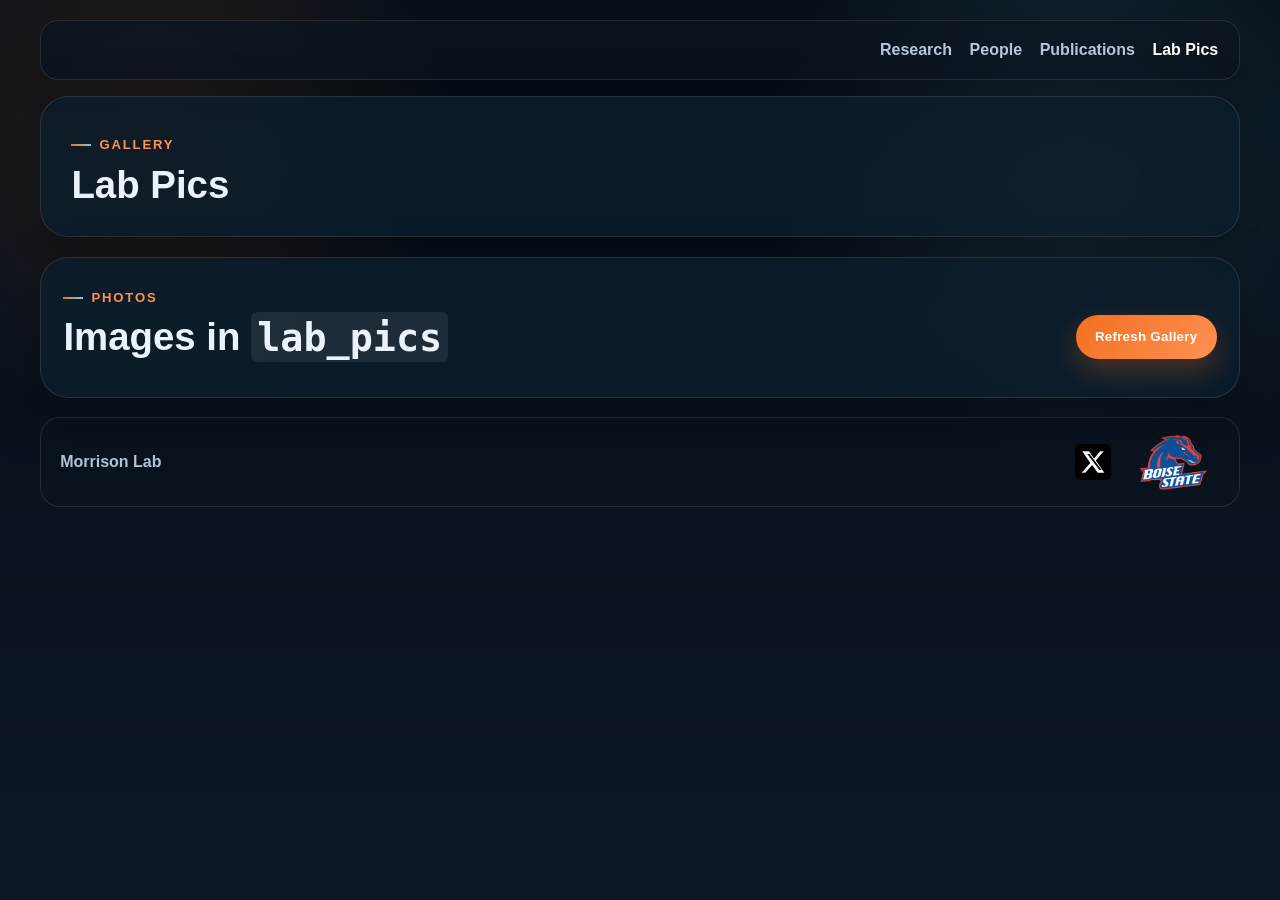
==== lab-pics.html @ aec5c073 "Add files via upload" ====
<!doctype html>
<html lang="en">
<head>
  <meta charset="utf-8">
  <meta name="viewport" content="width=device-width, initial-scale=1">
  <meta name="description" content="Morrison Lab photo gallery.">
  <title>Lab Pics | Morrison Lab</title>
  <link rel="stylesheet" href="styles.css">
  <link rel="icon" type="image/png" href="favicon.png">
  <link rel="icon" href="favicon.ico" sizes="any">
  <link rel="apple-touch-icon" href="apple-touch-icon.png">
  <script src="site-config.js" defer></script>
  <script src="script.js" defer></script>
</head>
<body data-page="lab-pics">
  <a class="skip-link" href="#main-content">Skip to main content</a>

  <header class="site-header subpage-shell">
    <nav class="top-nav top-nav-links-only" aria-label="Primary navigation">
      <div class="nav-links">
        <a href="index.html#research">Research</a>
        <a href="index.html#members">People</a>
        <a href="https://orcid.org/0000-0002-6356-7149" target="_blank" rel="noopener">Publications</a>
        <a href="lab-pics.html" aria-current="page">Lab Pics</a>
      </div>
    </nav>

    <section class="subpage-panel">
      <span class="section-tag">Gallery</span>
      <h1>Lab Pics</h1>
    </section>
  </header>

  <main id="main-content" class="gallery-main">
    <section class="content-section gallery-section">
      <div class="gallery-toolbar">
        <div>
          <span class="section-tag">Photos</span>
          <h2>Images in <code>lab_pics</code></h2>
        </div>
        <button id="refresh-gallery" class="button-link button-inline" type="button">Refresh Gallery</button>
      </div>

      <div id="gallery-status" class="gallery-status" role="status">Loading lab photos…</div>
      <div id="gallery-grid" class="gallery-grid" aria-live="polite"></div>
    </section>
  </main>

  <dialog id="image-dialog" class="image-dialog" aria-label="Expanded lab image">
    <button class="dialog-close" type="button" aria-label="Close image">×</button>
    <img id="dialog-image" alt="Expanded lab image">
    <p id="dialog-caption"></p>
  </dialog>

  <footer class="site-footer">
    <div class="footer-inner">
      <p>Morrison Lab</p>
      <div class="footer-links" aria-label="Footer links">
        <a href="https://x.com/BoiseState" target="_blank" rel="noopener" aria-label="Boise State on X">
          <img src="x-logo.svg" alt="X logo">
        </a>
        <a href="https://www.boisestate.edu/biology/faculty-and-staff/faculty/" target="_blank" rel="noopener" aria-label="Boise State faculty page">
          <img class="boise-logo" src="boise-state-logo.png" alt="Boise State University logo">
        </a>
      </div>
    </div>
  </footer>
</body>
</html>
---- styles.css ----
:root {
  --bg: #08121d;
  --bg-2: #0f1d2c;
  --panel: rgba(13, 29, 44, 0.84);
  --panel-solid: #102132;
  --panel-soft: rgba(255,255,255,0.05);
  --border: rgba(255,255,255,0.11);
  --text: #eaf2fb;
  --muted: #b7c7d9;
  --orange: #f26f21;
  --orange-2: #ff9250;
  --blue: #3f7bcc;
  --aqua: #77cce0;
  --shadow: 0 24px 60px rgba(0, 0, 0, 0.35);
  --radius-lg: 28px;
  --radius-md: 20px;
  --radius-sm: 14px;
  --content-width: 1200px;
}

* { box-sizing: border-box; }

html {
  scroll-behavior: smooth;
}

body {
  margin: 0;
  min-height: 100vh;
  font-family: Inter, "Segoe UI", Roboto, Arial, sans-serif;
  color: var(--text);
  background:
    radial-gradient(circle at 12% 14%, rgba(242, 111, 33, 0.14), transparent 22%),
    radial-gradient(circle at 84% 18%, rgba(119, 204, 224, 0.14), transparent 24%),
    linear-gradient(180deg, #06101a 0%, #08121d 42%, #0b1724 100%);
  line-height: 1.65;
}

img {
  max-width: 100%;
  display: block;
}

a {
  color: inherit;
  text-decoration: none;
}

.skip-link {
  position: absolute;
  left: -9999px;
}

.skip-link:focus {
  left: 1rem;
  top: 1rem;
  z-index: 100;
  background: #fff;
  color: #000;
  padding: 0.65rem 0.9rem;
  border-radius: 10px;
}

.site-header,
.content-section,
.site-footer {
  width: min(calc(100% - 2rem), var(--content-width));
  margin-inline: auto;
}

.site-header {
  padding: 1.25rem 0 1rem;
}

.top-nav {
  display: flex;
  justify-content: space-between;
  align-items: center;
  gap: 1rem;
  padding: 1rem 1.3rem;
  border: 1px solid var(--border);
  background: rgba(10, 20, 31, 0.72);
  backdrop-filter: blur(18px);
  -webkit-backdrop-filter: blur(18px);
  border-radius: 18px;
  box-shadow: var(--shadow);
}

.brand {
  font-size: 1.5rem;
  font-weight: 800;
  letter-spacing: 0.03em;
}

.nav-links {
  display: flex;
  flex-wrap: wrap;
  gap: 0.7rem 1.1rem;
  align-items: center;
}

.nav-links a {
  color: var(--muted);
  font-weight: 600;
}

.nav-links a:hover,
.nav-links a[aria-current="page"] {
  color: #fff;
}

.hero-panel,
.subpage-panel,
.publication-band,
.people-card,
.research-card,
.gallery-section {
  border: 1px solid var(--border);
  background: var(--panel);
  box-shadow: var(--shadow);
  backdrop-filter: blur(18px);
  -webkit-backdrop-filter: blur(18px);
}

.hero-panel {
  margin-top: 1rem;
  display: grid;
  grid-template-columns: minmax(280px, 1.03fr) minmax(300px, 1fr);
  gap: 2rem;
  align-items: center;
  padding: 2rem;
  border-radius: var(--radius-lg);
  position: relative;
  overflow: hidden;
}

.hero-panel::before {
  content: "";
  position: absolute;
  inset: auto auto -120px -120px;
  width: 340px;
  height: 340px;
  border-radius: 50%;
  background: radial-gradient(circle, rgba(242, 111, 33, 0.18), transparent 68%);
  pointer-events: none;
}

.hero-copy h1,
.subpage-panel h1,
.section-heading h2,
.publication-band h2,
.gallery-toolbar h2 {
  margin: 0;
  line-height: 1.1;
}

.hero-copy h1 {
  font-size: clamp(2.8rem, 5vw, 5rem);
  letter-spacing: -0.03em;
}

.lab-head {
  margin: 1rem 0 0;
  max-width: 42rem;
  font-size: 1.05rem;
  color: var(--muted);
}

.motto {
  margin: 1.1rem 0 0;
  font-size: 1.2rem;
  color: #ffffff;
}

.hero-art-frame {
  border-radius: 24px;
  overflow: hidden;
  border: 1px solid rgba(255,255,255,0.09);
  background: linear-gradient(180deg, rgba(255,255,255,0.06), rgba(255,255,255,0.02));
}

.hero-art {
  width: 100%;
  height: auto;
}

.content-section {
  margin-top: 1.25rem;
}

.section-heading,
.gallery-toolbar {
  display: flex;
  justify-content: space-between;
  align-items: end;
  gap: 1rem;
  margin-bottom: 1rem;
}

.section-tag {
  display: inline-flex;
  align-items: center;
  gap: 0.5rem;
  margin-bottom: 0.5rem;
  font-size: 0.82rem;
  font-weight: 800;
  text-transform: uppercase;
  letter-spacing: 0.14em;
  color: var(--orange-2);
}

.section-tag::before {
  content: "";
  width: 1.25rem;
  height: 2px;
  background: linear-gradient(90deg, var(--orange), var(--aqua));
}

.section-heading h2,
.publication-band h2,
.gallery-toolbar h2,
.subpage-panel h1 {
  font-size: clamp(1.8rem, 3vw, 2.5rem);
}

.research-grid {
  display: grid;
  gap: 1rem;
}

.research-card {
  padding: 1.5rem 1.45rem;
  border-radius: var(--radius-md);
}

.research-card h3,
.people-card h3 {
  margin: 0 0 0.85rem;
  font-size: 1.35rem;
}

.research-card p:last-child,
.people-card ul:last-child {
  margin-bottom: 0;
}

.research-card p a {
  color: var(--aqua);
  text-decoration: underline;
  text-decoration-color: rgba(119, 204, 224, 0.72);
  text-underline-offset: 0.14em;
  font-weight: 700;
}

.research-card p a:hover {
  color: #ffffff;
}

.publication-band {
  display: flex;
  justify-content: space-between;
  align-items: center;
  gap: 1.2rem;
  padding: 1.5rem;
  border-radius: var(--radius-md);
}

.button-link {
  display: inline-flex;
  justify-content: center;
  align-items: center;
  gap: 0.5rem;
  padding: 0.9rem 1.2rem;
  border-radius: 999px;
  background: linear-gradient(135deg, var(--orange), var(--orange-2));
  color: #fff;
  font-weight: 800;
  letter-spacing: 0.02em;
  box-shadow: 0 12px 28px rgba(242, 111, 33, 0.28);
  border: none;
  cursor: pointer;
}

.button-inline {
  white-space: nowrap;
}

.people-layout {
  display: grid;
  grid-template-columns: minmax(260px, 0.85fr) minmax(320px, 1.15fr);
  gap: 1rem;
}

.people-card {
  padding: 1.45rem;
  border-radius: var(--radius-md);
}

.clean-list {
  list-style: none;
  margin: 0;
  padding: 0;
}

.member-list {
  display: grid;
  gap: 0.8rem;
}

.member-list li {
  padding: 0.8rem 1rem;
  border-radius: 14px;
  background: rgba(255,255,255,0.06);
  border: 1px solid rgba(255,255,255,0.08);
}

.former-list {
  display: grid;
  grid-template-columns: repeat(auto-fit, minmax(180px, 1fr));
  gap: 0.6rem;
}

.former-list li {
  padding: 0.72rem 0.82rem;
  border-radius: 12px;
  background: rgba(255,255,255,0.04);
  border: 1px solid rgba(255,255,255,0.07);
  color: var(--muted);
}

.lab-pics-cta {
  margin-top: 1rem;
}

.subpage-shell {
  padding-bottom: 0;
}

.subpage-panel {
  margin-top: 1rem;
  padding: 1.9rem;
  border-radius: var(--radius-lg);
}

.subpage-panel p,
.gallery-status,
.gallery-item span,
#dialog-caption {
  color: var(--muted);
}

.gallery-section {
  padding: 1.4rem;
  border-radius: var(--radius-lg);
}

.gallery-status {
  padding: 1rem 1rem 1.15rem;
  border-radius: 16px;
  background: rgba(255,255,255,0.05);
  border: 1px solid rgba(255,255,255,0.06);
}

.gallery-status.success {
  border-color: rgba(119, 204, 224, 0.32);
}

.gallery-status.warning,
.gallery-status.error {
  border-color: rgba(242, 111, 33, 0.32);
}

.gallery-grid {
  display: grid;
  grid-template-columns: repeat(auto-fill, minmax(210px, 1fr));
  gap: 1rem;
  margin-top: 1rem;
}

.gallery-item {
  width: 100%;
  padding: 0.65rem;
  border: 1px solid rgba(255,255,255,0.08);
  border-radius: 18px;
  background: rgba(255,255,255,0.03);
  text-align: left;
  cursor: pointer;
}

.gallery-item:hover {
  transform: translateY(-2px);
}

.gallery-item img {
  width: 100%;
  aspect-ratio: 4 / 3;
  object-fit: cover;
  border-radius: 12px;
}

.gallery-item span {
  display: block;
  padding: 0.7rem 0.25rem 0.2rem;
  font-weight: 600;
}

.image-dialog {
  max-width: min(92vw, 1200px);
  width: 100%;
  padding: 1rem;
  border: 1px solid rgba(255,255,255,0.12);
  border-radius: 18px;
  background: #06101a;
  color: var(--text);
}

.image-dialog::backdrop {
  background: rgba(0,0,0,0.7);
}

#dialog-image {
  width: 100%;
  max-height: 78vh;
  object-fit: contain;
  border-radius: 12px;
}

.dialog-close {
  position: absolute;
  top: 0.4rem;
  right: 0.55rem;
  border: 0;
  background: transparent;
  color: #fff;
  font-size: 2rem;
  cursor: pointer;
}

.site-footer {
  margin-top: 1.2rem;
  padding: 0 0 1.6rem;
}

.footer-inner {
  border: 1px solid var(--border);
  border-radius: 20px;
  padding: 1rem 1.2rem;
  background: rgba(10, 20, 31, 0.75);
  display: flex;
  justify-content: space-between;
  align-items: center;
  gap: 1rem;
}

.footer-inner p {
  margin: 0;
  color: var(--muted);
  font-weight: 600;
}

.footer-links {
  display: flex;
  align-items: center;
  gap: 1rem;
}

.footer-links img {
  height: 36px;
  width: auto;
}

.footer-links .boise-logo {
  height: 56px;
}

code {
  font-family: ui-monospace, SFMono-Regular, Menlo, Consolas, monospace;
  background: rgba(255,255,255,0.08);
  padding: 0.18rem 0.38rem;
  border-radius: 6px;
}

@media (max-width: 900px) {
  .hero-panel,
  .people-layout,
  .publication-band,
  .gallery-toolbar,
  .footer-inner {
    grid-template-columns: 1fr;
    flex-direction: column;
    align-items: stretch;
  }

  .hero-panel {
    padding: 1.3rem;
  }

  .top-nav {
    align-items: flex-start;
    flex-direction: column;
  }

  .nav-links {
    gap: 0.6rem 0.85rem;
  }

  .button-link,
  .button-inline {
    width: 100%;
  }
}

@media (max-width: 640px) {
  .site-header,
  .content-section,
  .site-footer {
    width: min(calc(100% - 1rem), var(--content-width));
  }

  .hero-copy h1 {
    font-size: 2.5rem;
  }

  .research-card,
  .people-card,
  .gallery-section,
  .subpage-panel,
  .publication-band {
    padding: 1.1rem;
  }
}


.top-nav-links-only {
  justify-content: flex-end;
}

.motto-band {
  width: min(calc(100% - 2rem), var(--content-width));
  margin: 1.1rem auto 0;
  text-align: center;
}

.motto-band p {
  margin: 0;
  font-size: 1.25rem;
  color: #ffffff;
}

.research-inline-figure {
  margin: 1.25rem 0 0;
  border-radius: 18px;
  overflow: hidden;
  border: 1px solid rgba(255,255,255,0.08);
  background: rgba(255,255,255,0.03);
}

.research-inline-figure img {
  width: 100%;
  height: auto;
  display: block;
}

@media (max-width: 640px) {
  .motto-band {
    width: min(calc(100% - 1rem), var(--content-width));
  }
}


.simple-section-heading {
  margin-bottom: 1rem;
}

.simple-section-heading h2 {
  margin: 0;
  font-size: clamp(1.8rem, 3vw, 2.5rem);
  color: #ffffff;
  text-align: left;
}

.nad-card::after {
  content: "";
  display: block;
  clear: both;
}

.nad-inline-figure {
  float: right;
  width: min(40%, 460px);
  margin: 0.1rem 0 0.9rem 1.4rem;
  border-radius: 18px;
  overflow: hidden;
  border: 1px solid rgba(255,255,255,0.08);
  background: rgba(255,255,255,0.96);
  box-shadow: 0 14px 30px rgba(0, 0, 0, 0.22);
}

.nad-inline-figure img {
  width: 100%;
  height: auto;
  display: block;
}

@media (max-width: 900px) {
  .nad-inline-figure {
    float: none;
    width: 100%;
    max-width: 560px;
    margin: 0.5rem auto 1rem;
  }
}


.il13-card::after {
  content: "";
  display: block;
  clear: both;
}

.il13-inline-figure {
  float: right;
  width: min(40%, 460px);
  margin: 0.1rem 0 0.9rem 1.4rem;
  border-radius: 18px;
  overflow: hidden;
  border: 1px solid rgba(255,255,255,0.08);
  background: rgba(255,255,255,0.96);
  box-shadow: 0 14px 30px rgba(0, 0, 0, 0.22);
}

.il13-inline-figure img {
  width: 100%;
  height: auto;
  display: block;
}

@media (max-width: 900px) {
  .il13-inline-figure {
    float: none;
    width: 100%;
    max-width: 560px;
    margin: 0.5rem auto 1rem;
  }
}


.fabp5-text-wrap {
  clear: both;
  margin-top: 1rem;
}

.fabp5-text-wrap::after {
  content: "";
  display: block;
  clear: both;
}

.fabp5-inline-figure {
  float: left;
  width: min(46%, 540px);
  margin: 0.1rem 1.4rem 0.9rem 0;
  border-radius: 18px;
  overflow: hidden;
  border: 1px solid rgba(255,255,255,0.08);
  background: rgba(255,255,255,0.96);
  box-shadow: 0 14px 30px rgba(0, 0, 0, 0.22);
}

.fabp5-inline-figure img {
  width: 100%;
  height: auto;
  display: block;
}

@media (max-width: 900px) {
  .fabp5-inline-figure {
    float: none;
    width: 100%;
    max-width: 640px;
    margin: 0.5rem auto 1rem;
  }
}


.transdiff-card::after {
  content: "";
  display: block;
  clear: both;
}

.transdiff-inline-figure {
  float: right;
  width: min(42%, 430px);
  margin: 0.1rem 0 0.9rem 1.4rem;
  border-radius: 18px;
  overflow: hidden;
  border: 1px solid rgba(255,255,255,0.08);
  background: rgba(255,255,255,0.04);
  box-shadow: 0 14px 30px rgba(0, 0, 0, 0.22);
}

.transdiff-inline-figure img {
  width: 100%;
  height: auto;
  display: block;
}

@media (max-width: 900px) {
  .transdiff-inline-figure {
    float: none;
    width: 100%;
    max-width: 520px;
    margin: 0.5rem auto 1rem;
  }
}
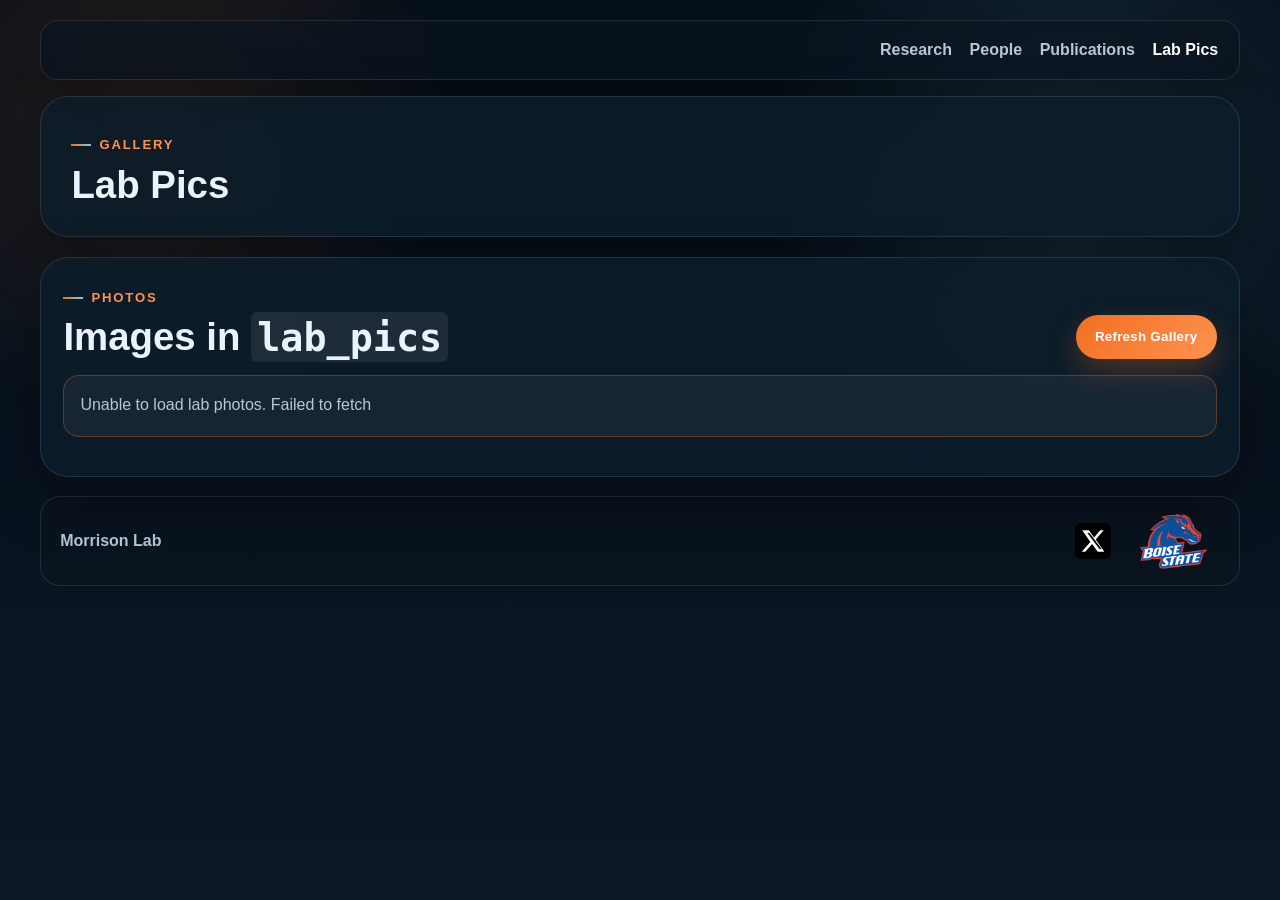
==== commit 0d895a62: "Add files via upload" ====
--- a/lab-pics.html
+++ b/lab-pics.html
@@ -3,14 +3,17 @@
 <head>
   <meta charset="utf-8">
   <meta name="viewport" content="width=device-width, initial-scale=1">
+  <meta http-equiv="Cache-Control" content="no-cache, no-store, must-revalidate">
+  <meta http-equiv="Pragma" content="no-cache">
+  <meta http-equiv="Expires" content="0">
   <meta name="description" content="Morrison Lab photo gallery.">
   <title>Lab Pics | Morrison Lab</title>
-  <link rel="stylesheet" href="styles.css">
+  <link rel="stylesheet" href="styles.css?v=19">
   <link rel="icon" type="image/png" href="favicon.png">
   <link rel="icon" href="favicon.ico" sizes="any">
   <link rel="apple-touch-icon" href="apple-touch-icon.png">
-  <script src="site-config.js" defer></script>
-  <script src="script.js" defer></script>
+  <script src="site-config.js?v=19" defer></script>
+  <script src="script.js?v=19" defer></script>
 </head>
 <body data-page="lab-pics">
   <a class="skip-link" href="#main-content">Skip to main content</a>
@@ -21,7 +24,7 @@
         <a href="index.html#research">Research</a>
         <a href="index.html#members">People</a>
         <a href="https://orcid.org/0000-0002-6356-7149" target="_blank" rel="noopener">Publications</a>
-        <a href="lab-pics.html" aria-current="page">Lab Pics</a>
+        <a href="lab-pics.html?v=19" aria-current="page">Lab Pics</a>
       </div>
     </nav>
 
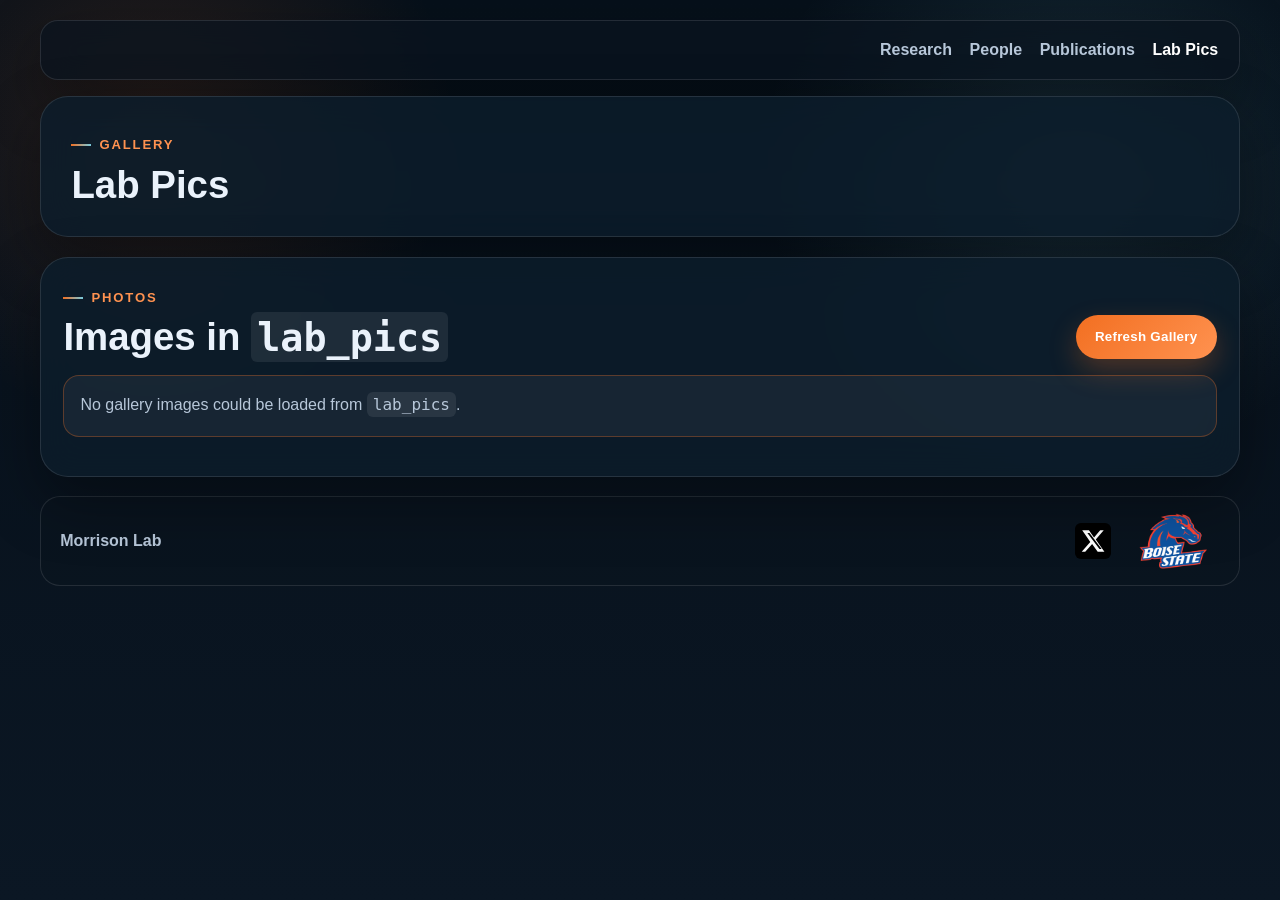
==== commit 3e00a35f: "Add files via upload" ====
--- a/lab-pics.html
+++ b/lab-pics.html
@@ -8,12 +8,12 @@
   <meta http-equiv="Expires" content="0">
   <meta name="description" content="Morrison Lab photo gallery.">
   <title>Lab Pics | Morrison Lab</title>
-  <link rel="stylesheet" href="styles.css?v=19">
+  <link rel="stylesheet" href="styles.css?v=20">
   <link rel="icon" type="image/png" href="favicon.png">
   <link rel="icon" href="favicon.ico" sizes="any">
   <link rel="apple-touch-icon" href="apple-touch-icon.png">
-  <script src="site-config.js?v=19" defer></script>
-  <script src="script.js?v=19" defer></script>
+  <script src="site-config.js?v=20" defer></script>
+  <script src="script.js?v=20" defer></script>
 </head>
 <body data-page="lab-pics">
   <a class="skip-link" href="#main-content">Skip to main content</a>
@@ -24,7 +24,7 @@
         <a href="index.html#research">Research</a>
         <a href="index.html#members">People</a>
         <a href="https://orcid.org/0000-0002-6356-7149" target="_blank" rel="noopener">Publications</a>
-        <a href="lab-pics.html?v=19" aria-current="page">Lab Pics</a>
+        <a href="lab-pics.html?v=20" aria-current="page">Lab Pics</a>
       </div>
     </nav>
 
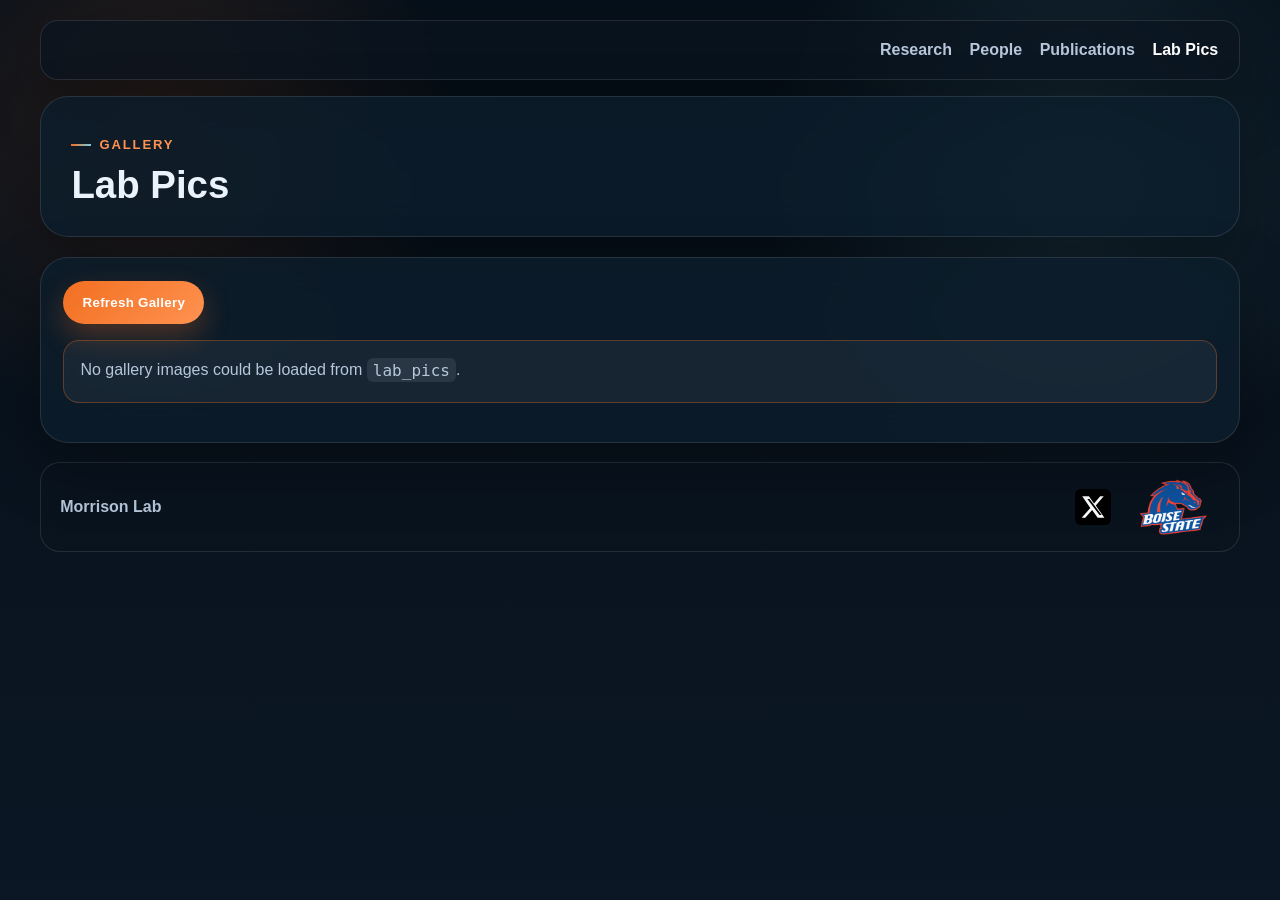
==== commit 4cac21ad: "Add files via upload" ====
--- a/lab-pics.html
+++ b/lab-pics.html
@@ -36,11 +36,7 @@
 
   <main id="main-content" class="gallery-main">
     <section class="content-section gallery-section">
-      <div class="gallery-toolbar">
-        <div>
-          <span class="section-tag">Photos</span>
-          <h2>Images in <code>lab_pics</code></h2>
-        </div>
+      <div class="gallery-toolbar gallery-toolbar-no-heading">
         <button id="refresh-gallery" class="button-link button-inline" type="button">Refresh Gallery</button>
       </div>
 
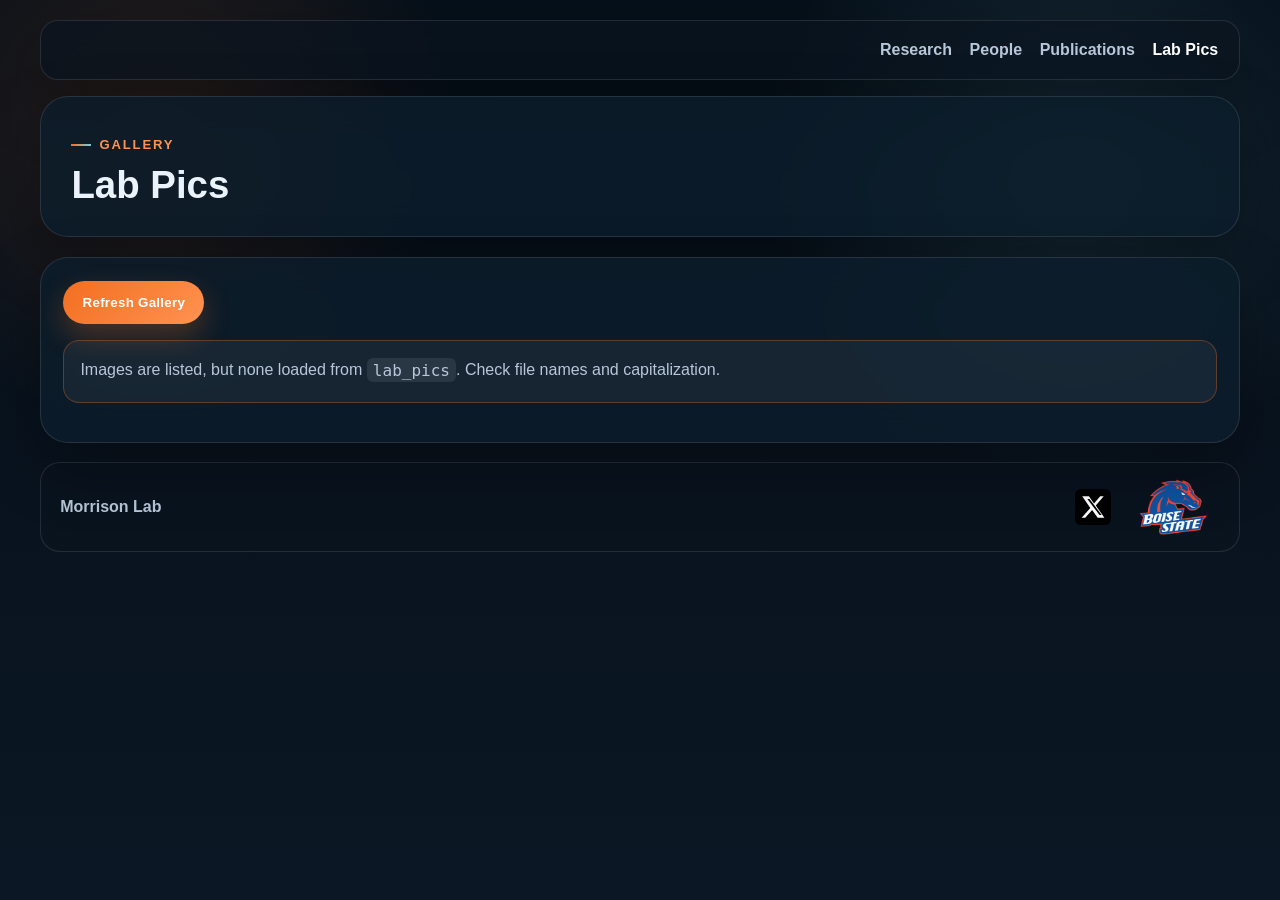
==== commit 3fa7d9d0: "Add files via upload" ====
--- a/lab-pics.html
+++ b/lab-pics.html
@@ -8,12 +8,12 @@
   <meta http-equiv="Expires" content="0">
   <meta name="description" content="Morrison Lab photo gallery.">
   <title>Lab Pics | Morrison Lab</title>
-  <link rel="stylesheet" href="styles.css?v=20">
+  <link rel="stylesheet" href="styles.css?v=23">
   <link rel="icon" type="image/png" href="favicon.png">
   <link rel="icon" href="favicon.ico" sizes="any">
   <link rel="apple-touch-icon" href="apple-touch-icon.png">
-  <script src="site-config.js?v=20" defer></script>
-  <script src="script.js?v=20" defer></script>
+  <script src="site-config.js?v=23" defer></script>
+  <script src="script.js?v=23" defer></script>
 </head>
 <body data-page="lab-pics">
   <a class="skip-link" href="#main-content">Skip to main content</a>
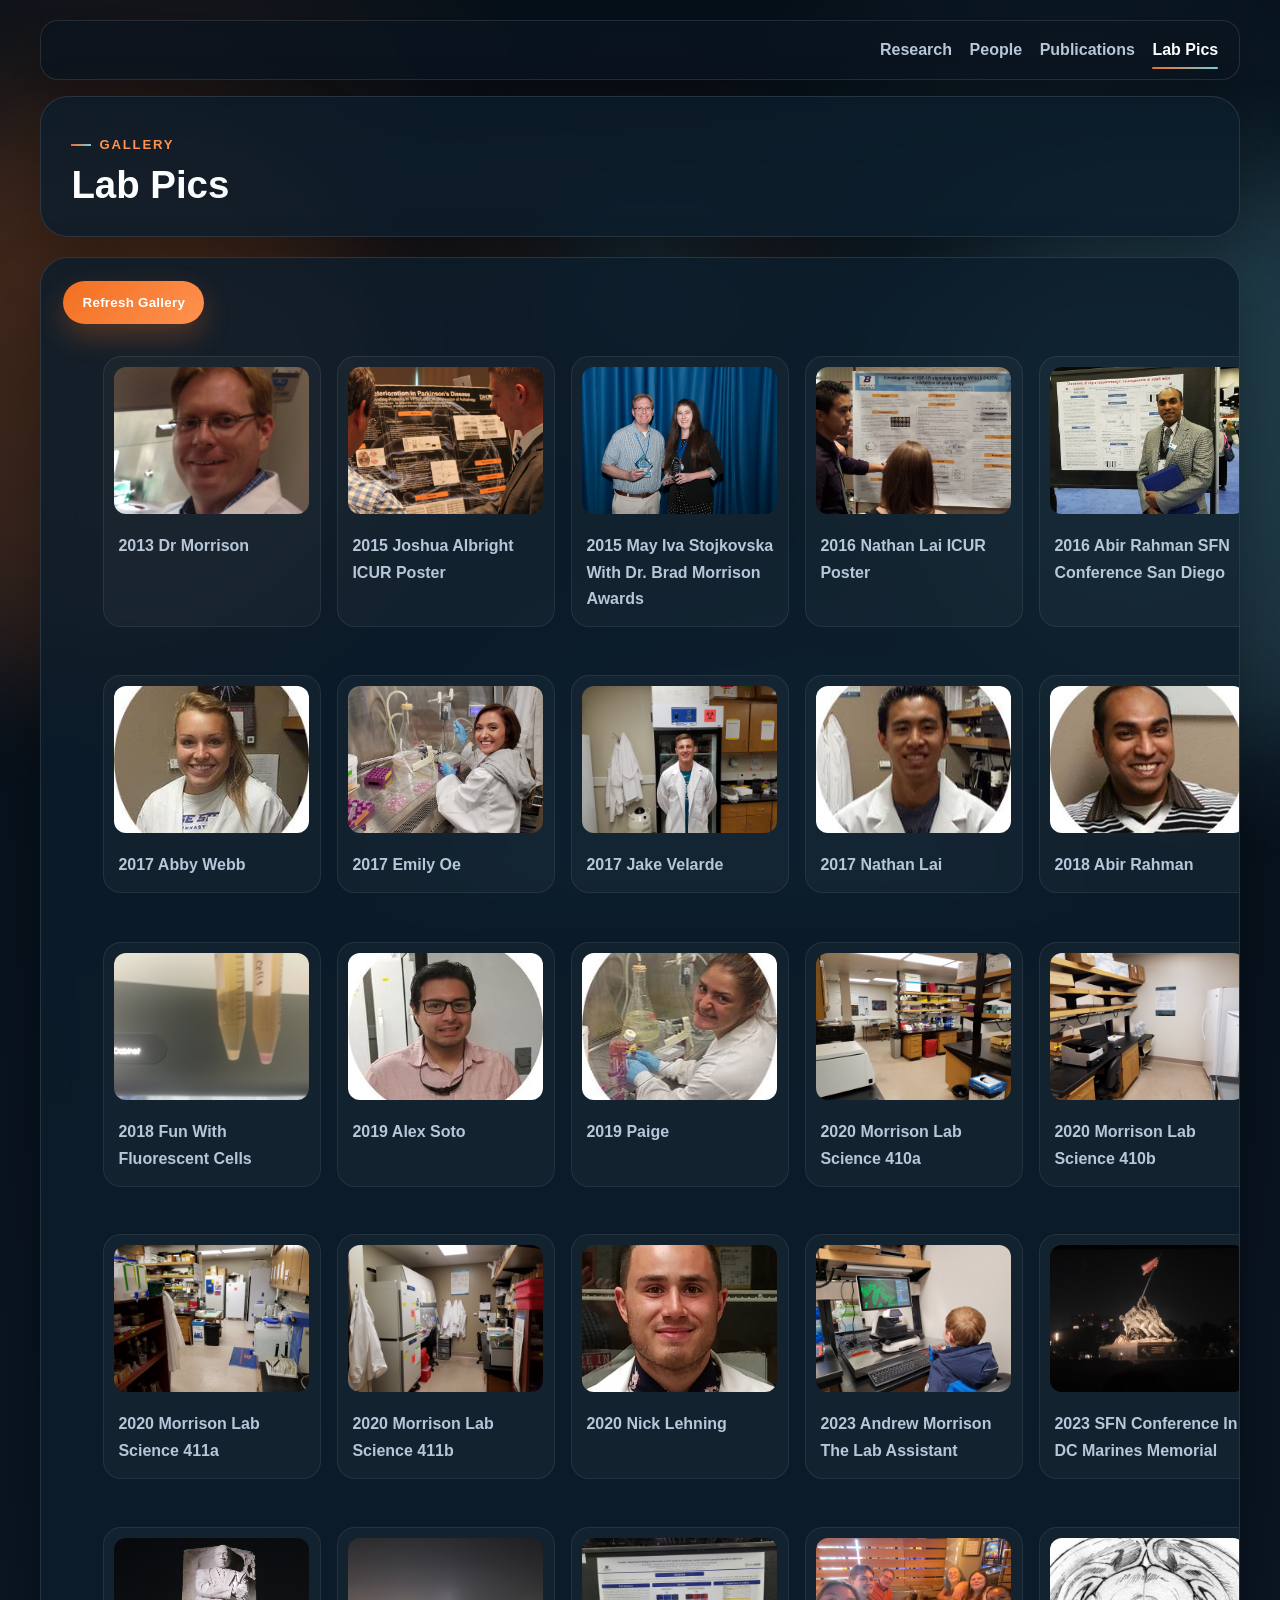
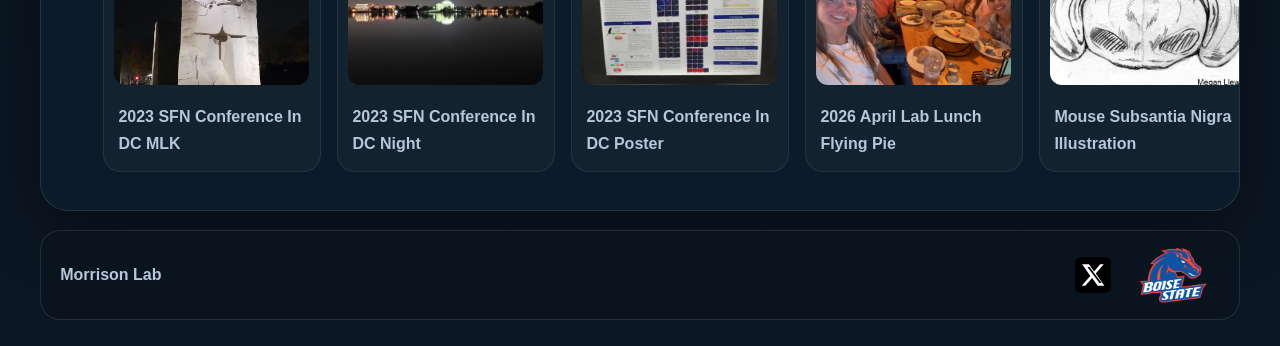
==== commit 795e95d4: "Add files via upload" ====
--- a/lab-pics.html
+++ b/lab-pics.html
@@ -8,15 +8,21 @@
   <meta http-equiv="Expires" content="0">
   <meta name="description" content="Morrison Lab photo gallery.">
   <title>Lab Pics | Morrison Lab</title>
-  <link rel="stylesheet" href="styles.css?v=23">
+  <link rel="stylesheet" href="styles.css?v=reactive1">
   <link rel="icon" type="image/png" href="favicon.png">
   <link rel="icon" href="favicon.ico" sizes="any">
   <link rel="apple-touch-icon" href="apple-touch-icon.png">
-  <script src="site-config.js?v=23" defer></script>
-  <script src="script.js?v=23" defer></script>
+  <script src="site-config.js?v=reactive1" defer></script>
+  <script src="script.js?v=reactive1" defer></script>
 </head>
 <body data-page="lab-pics">
   <a class="skip-link" href="#main-content">Skip to main content</a>
+  <div class="cursor-glow" aria-hidden="true"></div>
+  <div class="site-aurora" aria-hidden="true">
+    <span></span>
+    <span></span>
+    <span></span>
+  </div>
 
   <header class="site-header subpage-shell">
     <nav class="top-nav top-nav-links-only" aria-label="Primary navigation">
@@ -24,18 +30,18 @@
         <a href="index.html#research">Research</a>
         <a href="index.html#members">People</a>
         <a href="https://orcid.org/0000-0002-6356-7149" target="_blank" rel="noopener">Publications</a>
-        <a href="lab-pics.html?v=20" aria-current="page">Lab Pics</a>
+        <a href="lab-pics.html?v=reactive1" aria-current="page">Lab Pics</a>
       </div>
     </nav>
 
-    <section class="subpage-panel">
+    <section class="subpage-panel reveal-on-scroll">
       <span class="section-tag">Gallery</span>
       <h1>Lab Pics</h1>
     </section>
   </header>
 
   <main id="main-content" class="gallery-main">
-    <section class="content-section gallery-section">
+    <section class="content-section gallery-section reveal-on-scroll">
       <div class="gallery-toolbar gallery-toolbar-no-heading">
         <button id="refresh-gallery" class="button-link button-inline" type="button">Refresh Gallery</button>
       </div>
@@ -51,7 +57,7 @@
     <p id="dialog-caption"></p>
   </dialog>
 
-  <footer class="site-footer">
+  <footer class="site-footer reveal-on-scroll">
     <div class="footer-inner">
       <p>Morrison Lab</p>
       <div class="footer-links" aria-label="Footer links">
--- a/styles.css
+++ b/styles.css
@@ -579,16 +579,33 @@
   text-align: left;
 }
 
-.nad-card::after {
-  content: "";
-  display: block;
-  clear: both;
-}
-
+.nad-text-image-wrap {
+  display: grid;
+  grid-template-columns: minmax(0, 1fr) minmax(220px, 38%);
+  gap: 1.4rem;
+  align-items: stretch;
+}
+
+.nad-text-copy {
+  min-width: 0;
+}
+
+.nad-text-copy p:first-child {
+  margin-top: 0;
+}
+
+.nad-text-copy p:last-child {
+  margin-bottom: 0;
+}
+
+/* Critical: position the image absolutely so its tall natural aspect ratio
+   cannot force the NAD+ row taller than the two text paragraphs. */
 .nad-inline-figure {
-  float: right;
-  width: min(40%, 460px);
-  margin: 0.1rem 0 0.9rem 1.4rem;
+  position: relative;
+  margin: 0;
+  min-height: 100%;
+  height: 100%;
+  align-self: stretch;
   border-radius: 18px;
   overflow: hidden;
   border: 1px solid rgba(255,255,255,0.08);
@@ -597,17 +614,32 @@
 }
 
 .nad-inline-figure img {
+  position: absolute;
+  inset: 0;
   width: 100%;
-  height: auto;
-  display: block;
+  height: 100%;
+  display: block;
+  object-fit: contain;
+  object-position: center;
 }
 
 @media (max-width: 900px) {
+  .nad-text-image-wrap {
+    grid-template-columns: 1fr;
+  }
+
   .nad-inline-figure {
-    float: none;
+    position: static;
     width: 100%;
     max-width: 560px;
-    margin: 0.5rem auto 1rem;
+    min-height: 0;
+    height: auto;
+    margin: 0.5rem auto 0;
+  }
+
+  .nad-inline-figure img {
+    position: static;
+    height: auto;
   }
 }
 
@@ -714,3 +746,436 @@
     margin: 0.5rem auto 1rem;
   }
 }
+
+.autism-card::after {
+  content: "";
+  display: block;
+  clear: both;
+}
+
+.autism-inline-figure {
+  float: left;
+  width: min(43%, 500px);
+  margin: 0.1rem 1.4rem 0.9rem 0;
+  border-radius: 18px;
+  overflow: hidden;
+  border: 1px solid rgba(255,255,255,0.08);
+  background: rgba(255,255,255,0.96);
+  box-shadow: 0 14px 30px rgba(0, 0, 0, 0.22);
+}
+
+.autism-inline-figure img {
+  width: 100%;
+  height: auto;
+  display: block;
+}
+
+@media (max-width: 900px) {
+  .autism-inline-figure {
+    float: none;
+    width: 100%;
+    max-width: 620px;
+    margin: 0.5rem auto 1rem;
+  }
+}
+
+
+/* Reactive visual effects */
+body {
+  position: relative;
+  overflow-x: hidden;
+}
+
+.cursor-glow {
+  --x: 50vw;
+  --y: 30vh;
+  position: fixed;
+  left: 0;
+  top: 0;
+  width: 34rem;
+  height: 34rem;
+  transform: translate3d(calc(var(--x) - 50%), calc(var(--y) - 50%), 0);
+  border-radius: 999px;
+  background: radial-gradient(circle, rgba(119, 204, 224, 0.18), rgba(242, 111, 33, 0.08) 34%, transparent 66%);
+  filter: blur(18px);
+  opacity: 0.78;
+  pointer-events: none;
+  z-index: -1;
+}
+
+.site-aurora {
+  position: fixed;
+  inset: 0;
+  overflow: hidden;
+  pointer-events: none;
+  z-index: -2;
+}
+
+.site-aurora span {
+  position: absolute;
+  width: 36rem;
+  height: 36rem;
+  border-radius: 999px;
+  filter: blur(60px);
+  opacity: 0.16;
+  animation: auroraDrift 18s ease-in-out infinite alternate;
+}
+
+.site-aurora span:nth-child(1) {
+  left: -12rem;
+  top: 12%;
+  background: var(--orange);
+}
+
+.site-aurora span:nth-child(2) {
+  right: -14rem;
+  top: 20%;
+  background: var(--aqua);
+  animation-delay: -5s;
+}
+
+.site-aurora span:nth-child(3) {
+  left: 34%;
+  bottom: -18rem;
+  background: var(--blue);
+  animation-delay: -9s;
+}
+
+@keyframes auroraDrift {
+  0% { transform: translate3d(0, 0, 0) scale(0.95); }
+  50% { transform: translate3d(4rem, -2rem, 0) scale(1.08); }
+  100% { transform: translate3d(-2rem, 3rem, 0) scale(1.02); }
+}
+
+.hero-panel,
+.subpage-panel,
+.content-section,
+.site-footer {
+  animation: pageRise 700ms cubic-bezier(.2,.8,.2,1) both;
+}
+
+@keyframes pageRise {
+  from { opacity: 0; transform: translateY(18px); }
+  to { opacity: 1; transform: translateY(0); }
+}
+
+.motion-hero {
+  isolation: isolate;
+}
+
+.motion-hero::after {
+  content: "";
+  position: absolute;
+  inset: -2px;
+  border-radius: inherit;
+  background: linear-gradient(120deg, transparent 0%, rgba(119,204,224,0.10) 38%, rgba(242,111,33,0.12) 50%, transparent 62%);
+  transform: translateX(-120%);
+  animation: heroSheen 7s ease-in-out infinite;
+  pointer-events: none;
+  z-index: -1;
+}
+
+@keyframes heroSheen {
+  0%, 28% { transform: translateX(-120%); opacity: 0; }
+  40% { opacity: 1; }
+  58%, 100% { transform: translateX(120%); opacity: 0; }
+}
+
+.hero-art-frame,
+.research-card,
+.people-card,
+.publication-band,
+.gallery-section,
+.subpage-panel,
+.footer-inner {
+  transition: transform 260ms ease, box-shadow 260ms ease, border-color 260ms ease, background 260ms ease;
+}
+
+.hero-art-frame:hover,
+.research-card:hover,
+.people-card:hover,
+.publication-band:hover,
+.gallery-section:hover {
+  transform: translateY(-4px);
+  border-color: rgba(119, 204, 224, 0.26);
+  box-shadow: 0 28px 70px rgba(0,0,0,0.42), 0 0 0 1px rgba(119,204,224,0.08);
+}
+
+.research-card,
+.people-card,
+.gallery-item {
+  transform-style: preserve-3d;
+  will-change: transform;
+}
+
+.reactive-tilt {
+  transform: perspective(900px) rotateX(var(--tilt-x, 0deg)) rotateY(var(--tilt-y, 0deg)) translateY(var(--lift, 0));
+}
+
+.research-card,
+.people-card,
+.gallery-section,
+.publication-band {
+  position: relative;
+  overflow: hidden;
+}
+
+.research-card::before,
+.people-card::before,
+.gallery-section::before,
+.publication-band::before {
+  content: "";
+  position: absolute;
+  inset: 0;
+  border-radius: inherit;
+  background: radial-gradient(circle at var(--spot-x, 50%) var(--spot-y, 50%), rgba(255,255,255,0.08), transparent 34%);
+  opacity: 0;
+  transition: opacity 220ms ease;
+  pointer-events: none;
+}
+
+.research-card:hover::before,
+.people-card:hover::before,
+.gallery-section:hover::before,
+.publication-band:hover::before {
+  opacity: 1;
+}
+
+.button-link {
+  position: relative;
+  overflow: hidden;
+  transition: transform 180ms ease, box-shadow 180ms ease, filter 180ms ease;
+}
+
+.button-link:hover {
+  transform: translateY(-2px);
+  filter: saturate(1.1);
+  box-shadow: 0 16px 36px rgba(242, 111, 33, 0.35);
+}
+
+.button-link::after {
+  content: "";
+  position: absolute;
+  inset: -40% auto -40% -60%;
+  width: 45%;
+  transform: skewX(-18deg);
+  background: linear-gradient(90deg, transparent, rgba(255,255,255,0.34), transparent);
+  transition: transform 650ms ease;
+}
+
+.button-link:hover::after {
+  transform: translateX(360%) skewX(-18deg);
+}
+
+.nav-links a {
+  position: relative;
+  transition: color 180ms ease, transform 180ms ease;
+}
+
+.nav-links a:hover {
+  transform: translateY(-1px);
+}
+
+.nav-links a::after {
+  content: "";
+  position: absolute;
+  left: 0;
+  right: 0;
+  bottom: -0.35rem;
+  height: 2px;
+  border-radius: 999px;
+  background: linear-gradient(90deg, var(--orange), var(--aqua));
+  transform: scaleX(0);
+  transform-origin: left;
+  transition: transform 200ms ease;
+}
+
+.nav-links a:hover::after,
+.nav-links a[aria-current="page"]::after {
+  transform: scaleX(1);
+}
+
+.hero-art,
+.nad-inline-figure img,
+.il13-inline-figure img,
+.fabp5-inline-figure img,
+.transdiff-inline-figure img,
+.autism-inline-figure img {
+  transition: transform 700ms ease, filter 700ms ease;
+}
+
+.hero-art-frame:hover .hero-art,
+.nad-inline-figure:hover img,
+.il13-inline-figure:hover img,
+.fabp5-inline-figure:hover img,
+.transdiff-inline-figure:hover img,
+.autism-inline-figure:hover img {
+  transform: scale(1.035);
+  filter: saturate(1.08) contrast(1.03);
+}
+
+.simple-section-heading h2,
+.publication-band h2,
+.subpage-panel h1,
+.hero-copy h1 {
+  background: linear-gradient(90deg, #ffffff 0%, #d9eff6 42%, #ffb079 100%);
+  background-size: 180% 100%;
+  -webkit-background-clip: text;
+  background-clip: text;
+  color: transparent;
+  animation: textGlowShift 8s ease-in-out infinite alternate;
+}
+
+@keyframes textGlowShift {
+  from { background-position: 0% 50%; }
+  to { background-position: 100% 50%; }
+}
+
+.section-tag::before {
+  animation: tagPulse 2.8s ease-in-out infinite;
+}
+
+@keyframes tagPulse {
+  0%, 100% { opacity: 0.7; transform: scaleX(1); }
+  50% { opacity: 1; transform: scaleX(1.35); }
+}
+
+.reveal-on-scroll,
+.research-card,
+.people-card,
+.gallery-item,
+.publication-band {
+  opacity: 0;
+  transform: translateY(22px);
+  transition: opacity 680ms cubic-bezier(.2,.8,.2,1), transform 680ms cubic-bezier(.2,.8,.2,1), box-shadow 260ms ease, border-color 260ms ease;
+}
+
+.reveal-on-scroll.is-visible,
+.research-card.is-visible,
+.people-card.is-visible,
+.gallery-item.is-visible,
+.publication-band.is-visible {
+  opacity: 1;
+  transform: translateY(0);
+}
+
+.gallery-item {
+  transition: opacity 540ms cubic-bezier(.2,.8,.2,1), transform 220ms ease, border-color 220ms ease, box-shadow 220ms ease;
+}
+
+.gallery-item:hover {
+  transform: translateY(-4px) scale(1.01);
+  border-color: rgba(119,204,224,0.24);
+  box-shadow: 0 18px 44px rgba(0,0,0,0.28);
+}
+
+.gallery-image-button {
+  appearance: none;
+  border: 0;
+  padding: 0;
+  margin: 0;
+  width: 100%;
+  background: transparent;
+  cursor: pointer;
+  color: inherit;
+}
+
+.gallery-item figcaption {
+  display: block;
+  padding: 0.7rem 0.25rem 0.2rem;
+  font-weight: 600;
+  color: var(--muted);
+}
+
+.image-dialog[open] {
+  animation: dialogZoom 220ms ease both;
+}
+
+@keyframes dialogZoom {
+  from { opacity: 0; transform: scale(0.96); }
+  to { opacity: 1; transform: scale(1); }
+}
+
+@media (prefers-reduced-motion: reduce) {
+  *,
+  *::before,
+  *::after {
+    animation-duration: 0.001ms !important;
+    animation-iteration-count: 1 !important;
+    scroll-behavior: auto !important;
+    transition-duration: 0.001ms !important;
+  }
+
+  .cursor-glow,
+  .site-aurora {
+    display: none;
+  }
+}
+
+
+/* Motto hover shimmer/glow */
+.motto-band p {
+  display: inline-block;
+  position: relative;
+  cursor: default;
+  transition:
+    text-shadow 260ms ease,
+    filter 260ms ease,
+    transform 260ms ease;
+}
+
+.motto-band p em {
+  font-style: italic;
+  background: linear-gradient(
+    90deg,
+    #ffffff 0%,
+    #ffffff 28%,
+    var(--aqua) 42%,
+    var(--orange-2) 52%,
+    #ffffff 66%,
+    #ffffff 100%
+  );
+  background-size: 260% 100%;
+  -webkit-background-clip: text;
+  background-clip: text;
+  color: transparent;
+}
+
+.motto-band p:hover {
+  transform: translateY(-1px);
+  text-shadow:
+    0 0 12px rgba(119, 204, 224, 0.42),
+    0 0 24px rgba(242, 111, 33, 0.30);
+  filter: saturate(1.12);
+}
+
+.motto-band p:hover em {
+  animation: mottoShimmer 1.35s ease-in-out both;
+}
+
+.motto-band p::after {
+  content: "";
+  position: absolute;
+  left: 8%;
+  right: 8%;
+  bottom: -0.35rem;
+  height: 2px;
+  border-radius: 999px;
+  background: linear-gradient(90deg, transparent, var(--aqua), var(--orange-2), transparent);
+  opacity: 0;
+  transform: scaleX(0.35);
+  transition:
+    opacity 260ms ease,
+    transform 260ms ease;
+}
+
+.motto-band p:hover::after {
+  opacity: 1;
+  transform: scaleX(1);
+}
+
+@keyframes mottoShimmer {
+  0% { background-position: 100% 50%; }
+  100% { background-position: 0% 50%; }
+}
+
